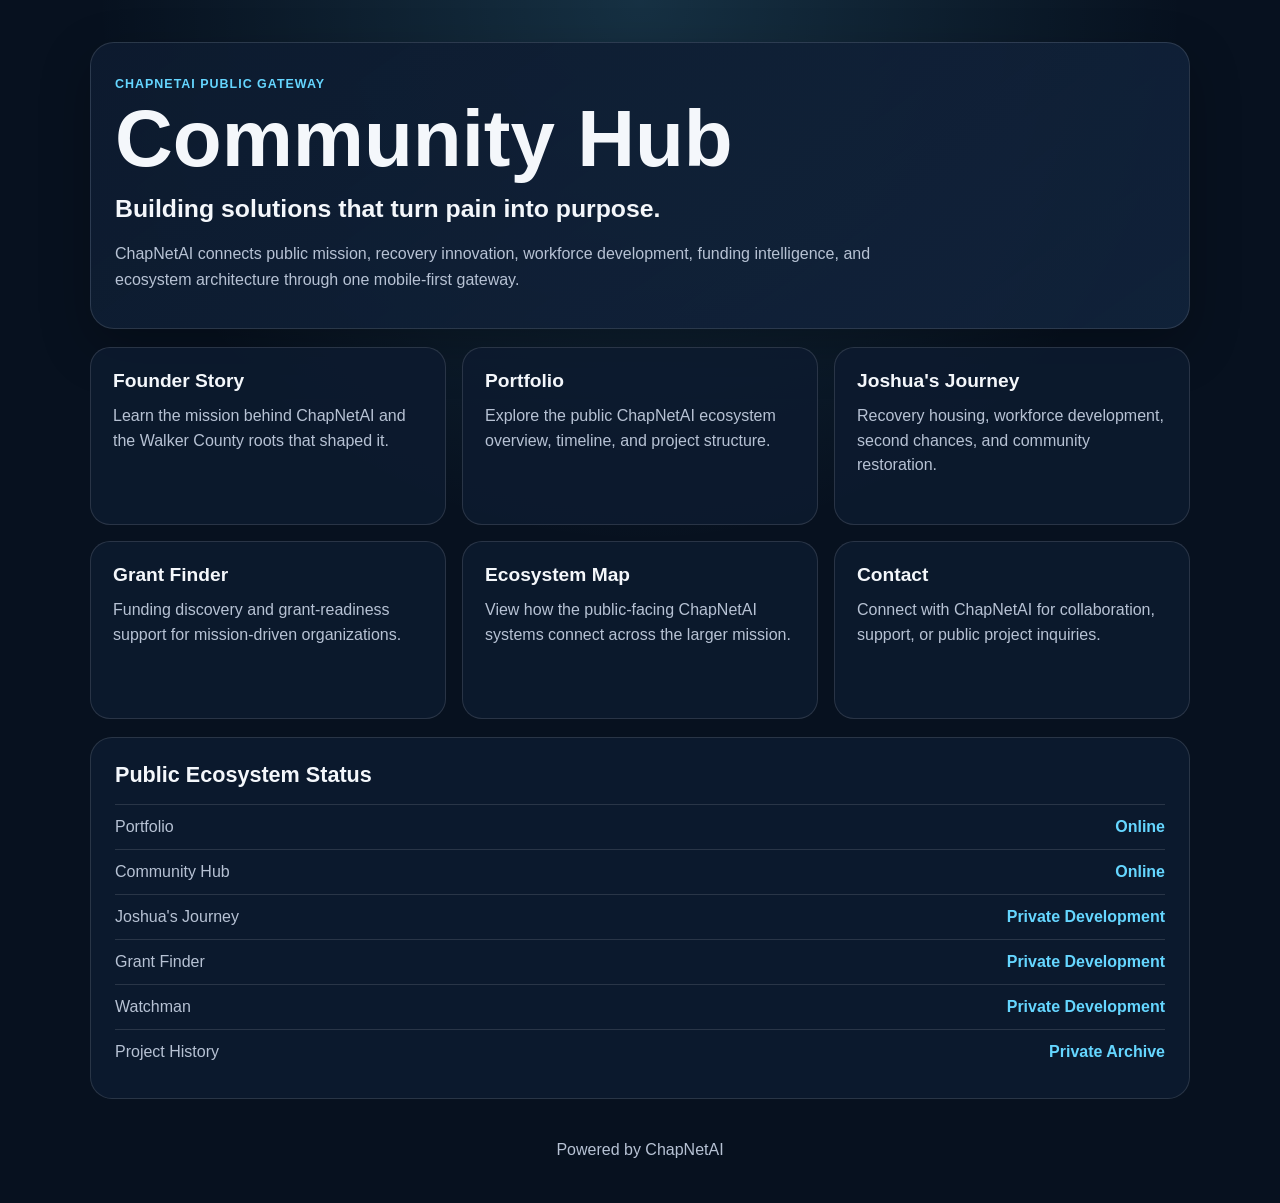
==== templates/index.html @ a0a37279 "Add Community Hub Flask foundation" ====
<!DOCTYPE html>
<html lang="en">
<head>
    <meta charset="UTF-8">
    <title>ChapNetAI Community Hub</title>
    <meta name="viewport" content="width=device-width, initial-scale=1.0">
    <link rel="stylesheet" href="/static/style.css">
</head>
<body>
    <main class="page">
        <section class="hero">
            <p class="eyebrow">ChapNetAI Public Gateway</p>
            <h1>Community Hub</h1>
            <p class="tagline">Building solutions that turn pain into purpose.</p>
            <p class="summary">
                ChapNetAI connects public mission, recovery innovation, workforce development,
                funding intelligence, and ecosystem architecture through one mobile-first gateway.
            </p>
        </section>

        <section class="grid">
            <a class="card" href="#" aria-label="Founder Story">
                <h2>Founder Story</h2>
                <p>Learn the mission behind ChapNetAI and the Walker County roots that shaped it.</p>
            </a>

            <a class="card" href="#" aria-label="ChapNetAI Portfolio">
                <h2>Portfolio</h2>
                <p>Explore the public ChapNetAI ecosystem overview, timeline, and project structure.</p>
            </a>

            <a class="card" href="#" aria-label="Joshua's Journey">
                <h2>Joshua's Journey</h2>
                <p>Recovery housing, workforce development, second chances, and community restoration.</p>
            </a>

            <a class="card" href="#" aria-label="Grant Finder">
                <h2>Grant Finder</h2>
                <p>Funding discovery and grant-readiness support for mission-driven organizations.</p>
            </a>

            <a class="card" href="#" aria-label="Ecosystem Map">
                <h2>Ecosystem Map</h2>
                <p>View how the public-facing ChapNetAI systems connect across the larger mission.</p>
            </a>

            <a class="card" href="#" aria-label="Contact">
                <h2>Contact</h2>
                <p>Connect with ChapNetAI for collaboration, support, or public project inquiries.</p>
            </a>
        </section>

        <section class="status-panel">
            <h2>Public Ecosystem Status</h2>
            <div class="status-row"><span>Portfolio</span><strong>Online</strong></div>
            <div class="status-row"><span>Community Hub</span><strong>Online</strong></div>
            <div class="status-row"><span>Joshua's Journey</span><strong>Private Development</strong></div>
            <div class="status-row"><span>Grant Finder</span><strong>Private Development</strong></div>
            <div class="status-row"><span>Watchman</span><strong>Private Development</strong></div>
            <div class="status-row"><span>Project History</span><strong>Private Archive</strong></div>
        </section>

        <footer>
            <p>Powered by ChapNetAI</p>
        </footer>
    </main>
</body>
</html>
---- static/style.css ----
:root {
    --bg: #07111f;
    --panel: #0d1b2f;
    --panel-soft: #12243d;
    --text: #f4f7fb;
    --muted: #b7c2d4;
    --line: rgba(255, 255, 255, 0.12);
    --accent: #65d6ff;
    --accent-soft: rgba(101, 214, 255, 0.12);
}

* {
    box-sizing: border-box;
}

body {
    margin: 0;
    font-family: Arial, Helvetica, sans-serif;
    background:
        radial-gradient(circle at top, rgba(101, 214, 255, 0.16), transparent 34rem),
        var(--bg);
    color: var(--text);
}

.page {
    width: min(1100px, 92vw);
    margin: 0 auto;
    padding: 42px 0 28px;
}

.hero {
    padding: 34px 24px;
    border: 1px solid var(--line);
    border-radius: 24px;
    background: linear-gradient(145deg, rgba(13, 27, 47, 0.96), rgba(18, 36, 61, 0.88));
    box-shadow: 0 18px 50px rgba(0, 0, 0, 0.25);
}

.eyebrow {
    margin: 0 0 10px;
    color: var(--accent);
    font-weight: 700;
    letter-spacing: 0.08em;
    text-transform: uppercase;
    font-size: 0.78rem;
}

h1 {
    margin: 0;
    font-size: clamp(2.4rem, 10vw, 5rem);
    line-height: 0.95;
}

.tagline {
    margin: 18px 0 0;
    font-size: clamp(1.1rem, 4vw, 1.55rem);
    color: var(--text);
    font-weight: 700;
}

.summary {
    max-width: 760px;
    margin: 18px 0 0;
    color: var(--muted);
    line-height: 1.65;
    font-size: 1rem;
}

.grid {
    display: grid;
    grid-template-columns: repeat(3, 1fr);
    gap: 16px;
    margin-top: 18px;
}

.card {
    display: block;
    min-height: 178px;
    padding: 22px;
    border: 1px solid var(--line);
    border-radius: 20px;
    background: rgba(13, 27, 47, 0.88);
    color: var(--text);
    text-decoration: none;
    transition: transform 0.18s ease, border-color 0.18s ease, background 0.18s ease;
}

.card:hover,
.card:focus {
    transform: translateY(-3px);
    border-color: rgba(101, 214, 255, 0.65);
    background: var(--panel-soft);
    outline: none;
}

.card h2 {
    margin: 0 0 12px;
    font-size: 1.2rem;
}

.card p {
    margin: 0;
    color: var(--muted);
    line-height: 1.55;
}

.status-panel {
    margin-top: 18px;
    padding: 24px;
    border: 1px solid var(--line);
    border-radius: 22px;
    background: rgba(13, 27, 47, 0.9);
}

.status-panel h2 {
    margin: 0 0 16px;
    font-size: 1.35rem;
}

.status-row {
    display: flex;
    justify-content: space-between;
    gap: 16px;
    padding: 13px 0;
    border-top: 1px solid var(--line);
}

.status-row span {
    color: var(--muted);
}

.status-row strong {
    color: var(--accent);
    text-align: right;
}

footer {
    padding: 26px 0 0;
    text-align: center;
    color: var(--muted);
}

@media (max-width: 820px) {
    .grid {
        grid-template-columns: 1fr;
    }

    .hero,
    .status-panel,
    .card {
        border-radius: 18px;
    }

    .status-row {
        flex-direction: column;
        gap: 4px;
    }

    .status-row strong {
        text-align: left;
    }
}
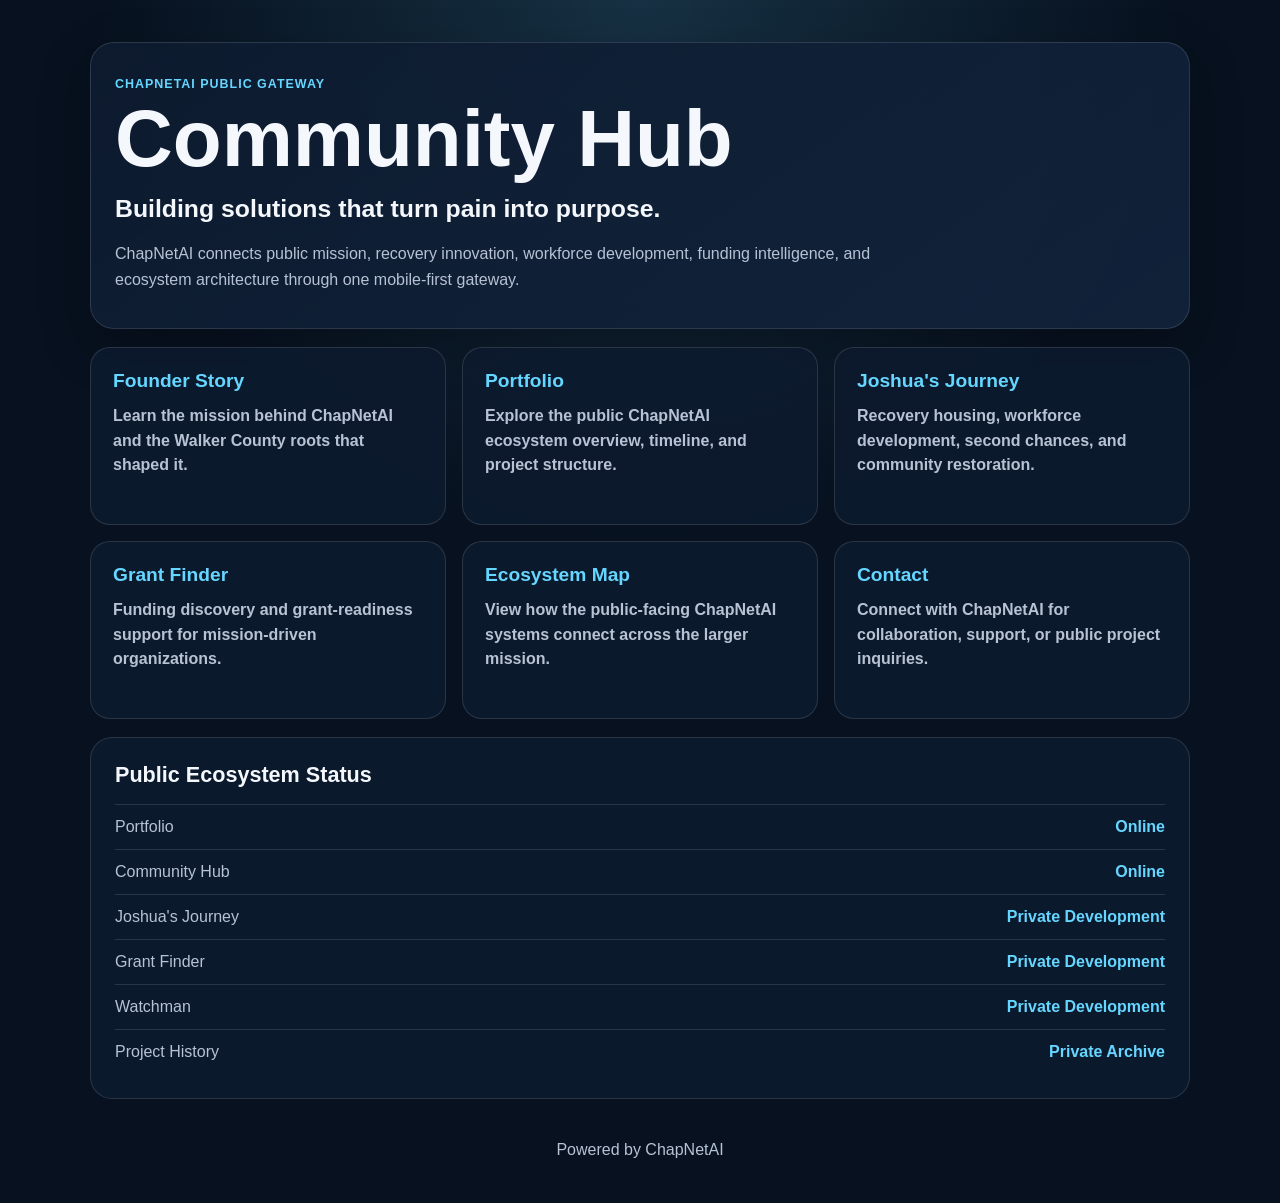
==== commit 438fe8c1: "Refine Community Hub V2 navigation styling" ====
--- a/templates/index.html
+++ b/templates/index.html
@@ -19,32 +19,32 @@
         </section>
 
         <section class="grid">
-            <a class="card" href="#" aria-label="Founder Story">
+            <a class="card" href="/founder-story" aria-label="Founder Story">
                 <h2>Founder Story</h2>
                 <p>Learn the mission behind ChapNetAI and the Walker County roots that shaped it.</p>
             </a>
 
-            <a class="card" href="#" aria-label="ChapNetAI Portfolio">
+            <a class="card" href="/portfolio" aria-label="ChapNetAI Portfolio">
                 <h2>Portfolio</h2>
                 <p>Explore the public ChapNetAI ecosystem overview, timeline, and project structure.</p>
             </a>
 
-            <a class="card" href="#" aria-label="Joshua's Journey">
+            <a class="card" href="/joshuas-journey" aria-label="Joshua's Journey">
                 <h2>Joshua's Journey</h2>
                 <p>Recovery housing, workforce development, second chances, and community restoration.</p>
             </a>
 
-            <a class="card" href="#" aria-label="Grant Finder">
+            <a class="card" href="/grant-finder" aria-label="Grant Finder">
                 <h2>Grant Finder</h2>
                 <p>Funding discovery and grant-readiness support for mission-driven organizations.</p>
             </a>
 
-            <a class="card" href="#" aria-label="Ecosystem Map">
+            <a class="card" href="/ecosystem-map" aria-label="Ecosystem Map">
                 <h2>Ecosystem Map</h2>
                 <p>View how the public-facing ChapNetAI systems connect across the larger mission.</p>
             </a>
 
-            <a class="card" href="#" aria-label="Contact">
+            <a class="card" href="/contact" aria-label="Contact">
                 <h2>Contact</h2>
                 <p>Connect with ChapNetAI for collaboration, support, or public project inquiries.</p>
             </a>
--- a/static/style.css
+++ b/static/style.css
@@ -160,3 +160,21 @@
         text-align: left;
     }
 }
+
+a {
+    color: #65d6ff;
+    text-decoration: none;
+    font-weight: 600;
+}
+
+a:hover {
+    text-decoration: underline;
+}
+
+.page a {
+    color: #65d6ff;
+}
+
+.page a:visited {
+    color: #65d6ff;
+}
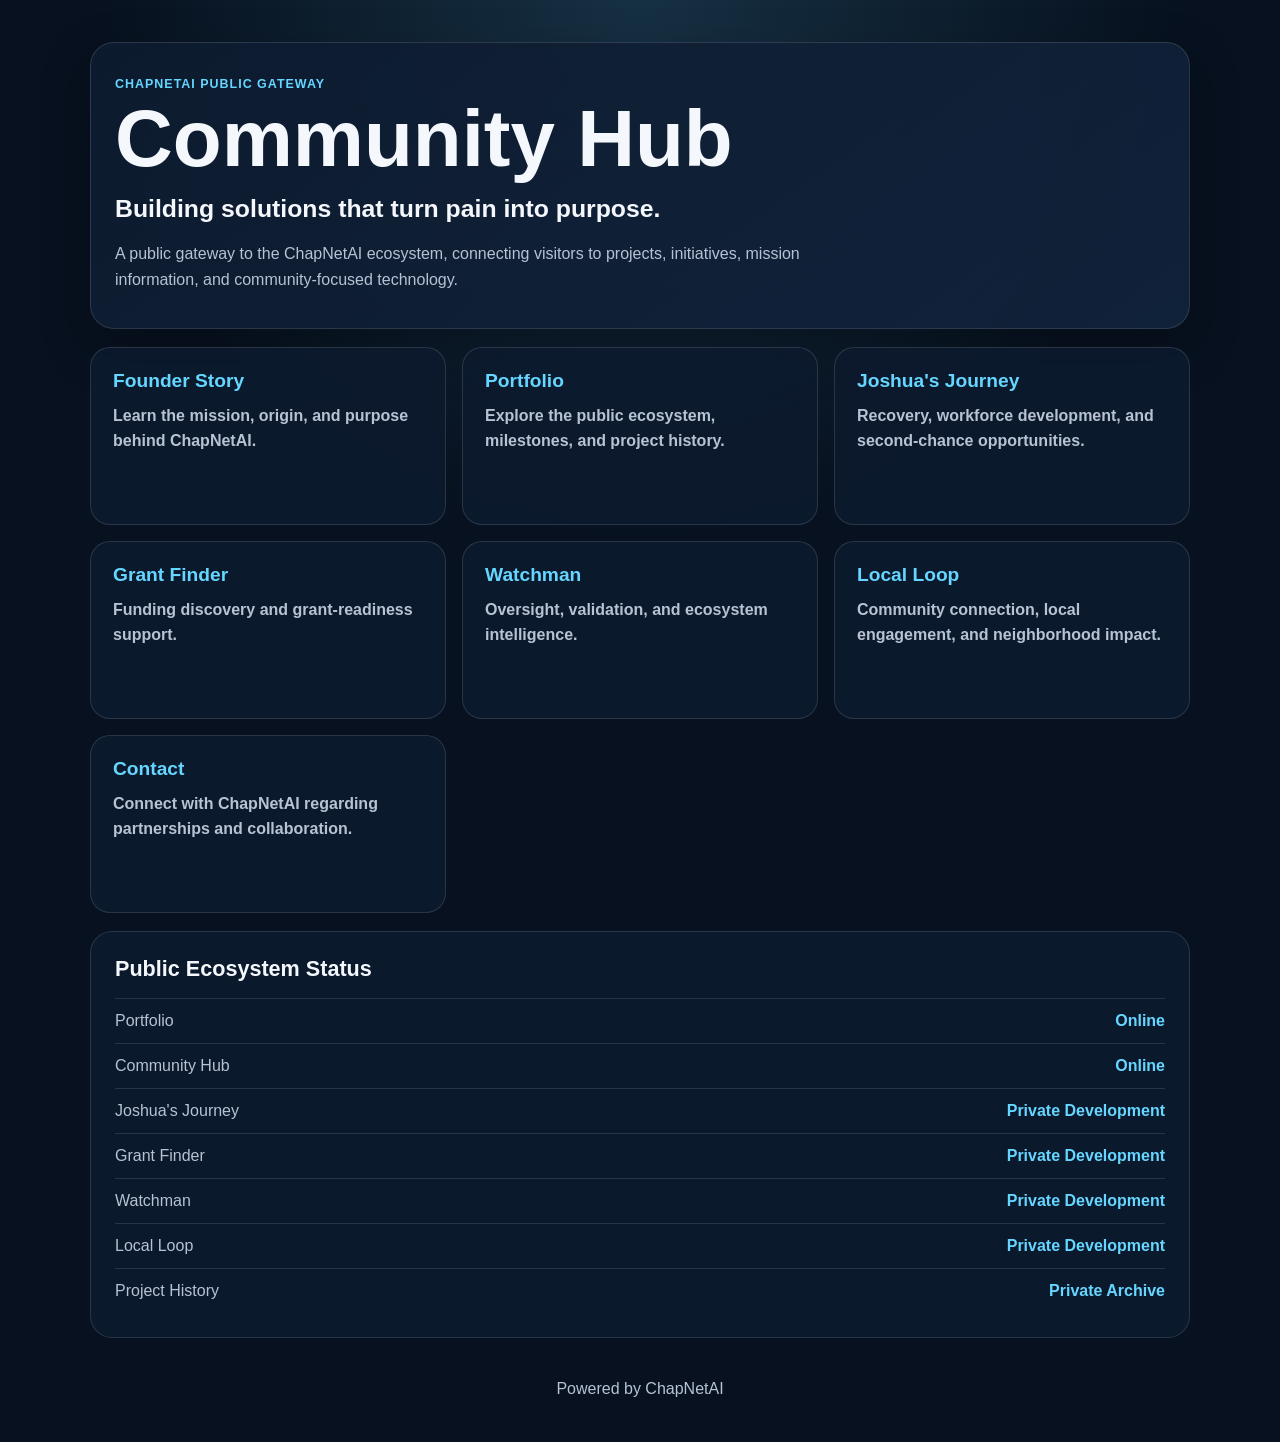
==== commit d014a485: "Add Watchman and Local Loop gateway buttons" ====
--- a/templates/index.html
+++ b/templates/index.html
@@ -13,51 +13,87 @@
             <h1>Community Hub</h1>
             <p class="tagline">Building solutions that turn pain into purpose.</p>
             <p class="summary">
-                ChapNetAI connects public mission, recovery innovation, workforce development,
-                funding intelligence, and ecosystem architecture through one mobile-first gateway.
+                A public gateway to the ChapNetAI ecosystem, connecting visitors to projects,
+                initiatives, mission information, and community-focused technology.
             </p>
         </section>
 
         <section class="grid">
-            <a class="card" href="/founder-story" aria-label="Founder Story">
+
+            <a class="card" href="/founder-story">
                 <h2>Founder Story</h2>
-                <p>Learn the mission behind ChapNetAI and the Walker County roots that shaped it.</p>
+                <p>Learn the mission, origin, and purpose behind ChapNetAI.</p>
             </a>
 
-            <a class="card" href="/portfolio" aria-label="ChapNetAI Portfolio">
+            <a class="card" href="/portfolio">
                 <h2>Portfolio</h2>
-                <p>Explore the public ChapNetAI ecosystem overview, timeline, and project structure.</p>
+                <p>Explore the public ecosystem, milestones, and project history.</p>
             </a>
 
-            <a class="card" href="/joshuas-journey" aria-label="Joshua's Journey">
+            <a class="card" href="/joshuas-journey">
                 <h2>Joshua's Journey</h2>
-                <p>Recovery housing, workforce development, second chances, and community restoration.</p>
+                <p>Recovery, workforce development, and second-chance opportunities.</p>
             </a>
 
-            <a class="card" href="/grant-finder" aria-label="Grant Finder">
+            <a class="card" href="/grant-finder">
                 <h2>Grant Finder</h2>
-                <p>Funding discovery and grant-readiness support for mission-driven organizations.</p>
+                <p>Funding discovery and grant-readiness support.</p>
             </a>
 
-            <a class="card" href="/ecosystem-map" aria-label="Ecosystem Map">
-                <h2>Ecosystem Map</h2>
-                <p>View how the public-facing ChapNetAI systems connect across the larger mission.</p>
+            <a class="card" href="/watchman">
+                <h2>Watchman</h2>
+                <p>Oversight, validation, and ecosystem intelligence.</p>
             </a>
 
-            <a class="card" href="/contact" aria-label="Contact">
+            <a class="card" href="/local-loop">
+                <h2>Local Loop</h2>
+                <p>Community connection, local engagement, and neighborhood impact.</p>
+            </a>
+
+            <a class="card" href="/contact">
                 <h2>Contact</h2>
-                <p>Connect with ChapNetAI for collaboration, support, or public project inquiries.</p>
+                <p>Connect with ChapNetAI regarding partnerships and collaboration.</p>
             </a>
+
         </section>
 
         <section class="status-panel">
             <h2>Public Ecosystem Status</h2>
-            <div class="status-row"><span>Portfolio</span><strong>Online</strong></div>
-            <div class="status-row"><span>Community Hub</span><strong>Online</strong></div>
-            <div class="status-row"><span>Joshua's Journey</span><strong>Private Development</strong></div>
-            <div class="status-row"><span>Grant Finder</span><strong>Private Development</strong></div>
-            <div class="status-row"><span>Watchman</span><strong>Private Development</strong></div>
-            <div class="status-row"><span>Project History</span><strong>Private Archive</strong></div>
+
+            <div class="status-row">
+                <span>Portfolio</span>
+                <strong>Online</strong>
+            </div>
+
+            <div class="status-row">
+                <span>Community Hub</span>
+                <strong>Online</strong>
+            </div>
+
+            <div class="status-row">
+                <span>Joshua's Journey</span>
+                <strong>Private Development</strong>
+            </div>
+
+            <div class="status-row">
+                <span>Grant Finder</span>
+                <strong>Private Development</strong>
+            </div>
+
+            <div class="status-row">
+                <span>Watchman</span>
+                <strong>Private Development</strong>
+            </div>
+
+            <div class="status-row">
+                <span>Local Loop</span>
+                <strong>Private Development</strong>
+            </div>
+
+            <div class="status-row">
+                <span>Project History</span>
+                <strong>Private Archive</strong>
+            </div>
         </section>
 
         <footer>
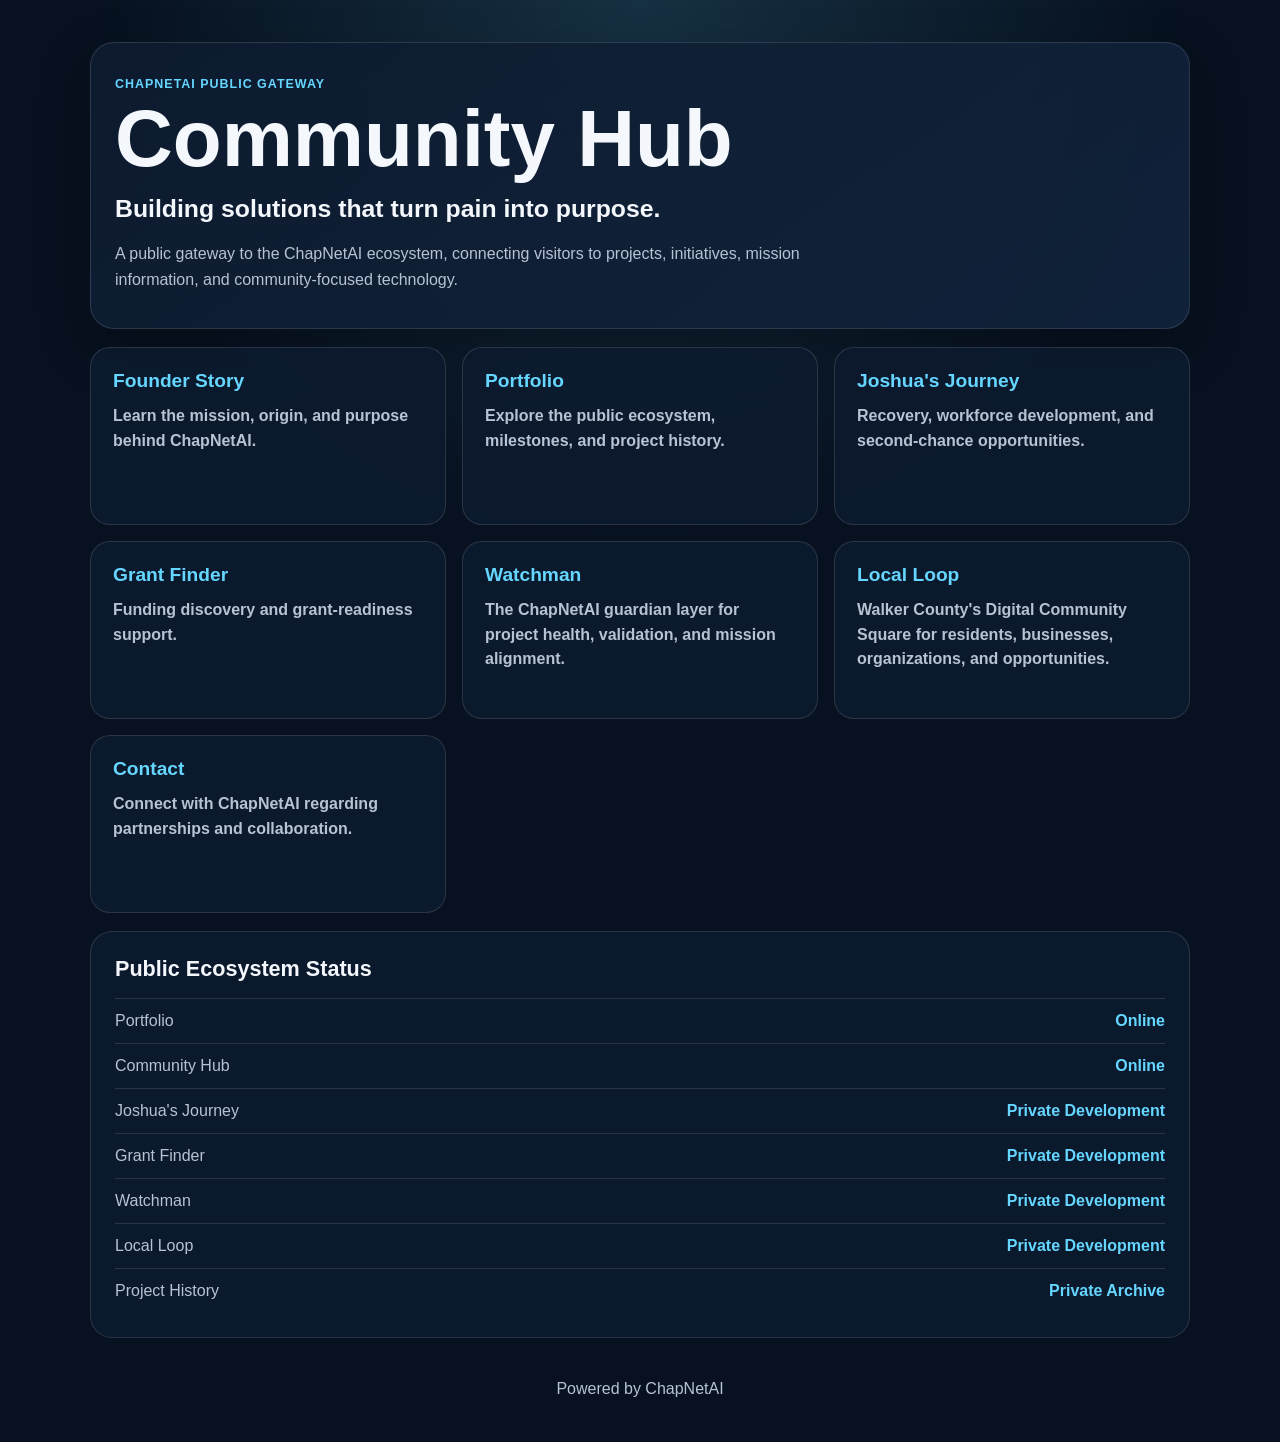
==== commit 8b8a414b: "Refine Watchman and Local Loop gateway messaging" ====
--- a/templates/index.html
+++ b/templates/index.html
@@ -42,12 +42,12 @@
 
             <a class="card" href="/watchman">
                 <h2>Watchman</h2>
-                <p>Oversight, validation, and ecosystem intelligence.</p>
+                <p>The ChapNetAI guardian layer for project health, validation, and mission alignment.</p>
             </a>
 
             <a class="card" href="/local-loop">
                 <h2>Local Loop</h2>
-                <p>Community connection, local engagement, and neighborhood impact.</p>
+                <p>Walker County's Digital Community Square for residents, businesses, organizations, and opportunities.</p>
             </a>
 
             <a class="card" href="/contact">
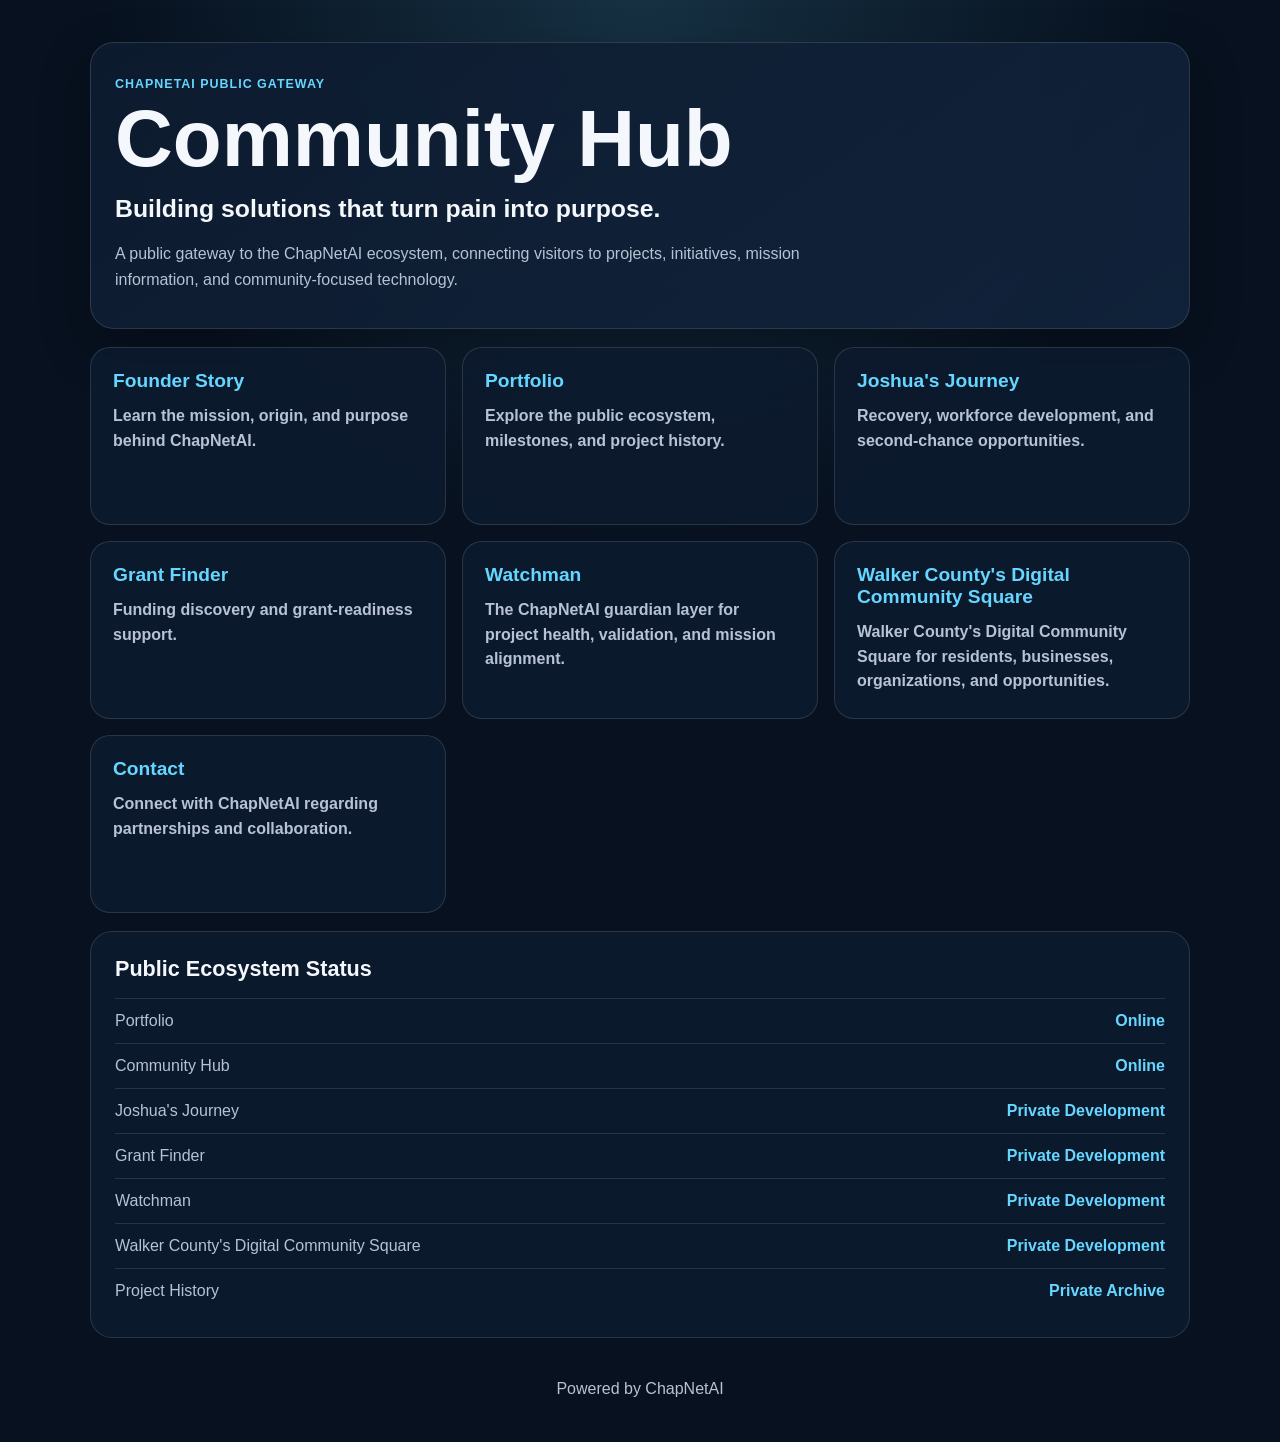
==== commit 53b6d9e5: "Update Community Hub branding for Walker County Digital Community Square" ====
--- a/templates/index.html
+++ b/templates/index.html
@@ -46,7 +46,7 @@
             </a>
 
             <a class="card" href="/local-loop">
-                <h2>Local Loop</h2>
+                <h2>Walker County's Digital Community Square</h2>
                 <p>Walker County's Digital Community Square for residents, businesses, organizations, and opportunities.</p>
             </a>
 
@@ -86,7 +86,7 @@
             </div>
 
             <div class="status-row">
-                <span>Local Loop</span>
+                <span>Walker County's Digital Community Square</span>
                 <strong>Private Development</strong>
             </div>
 
